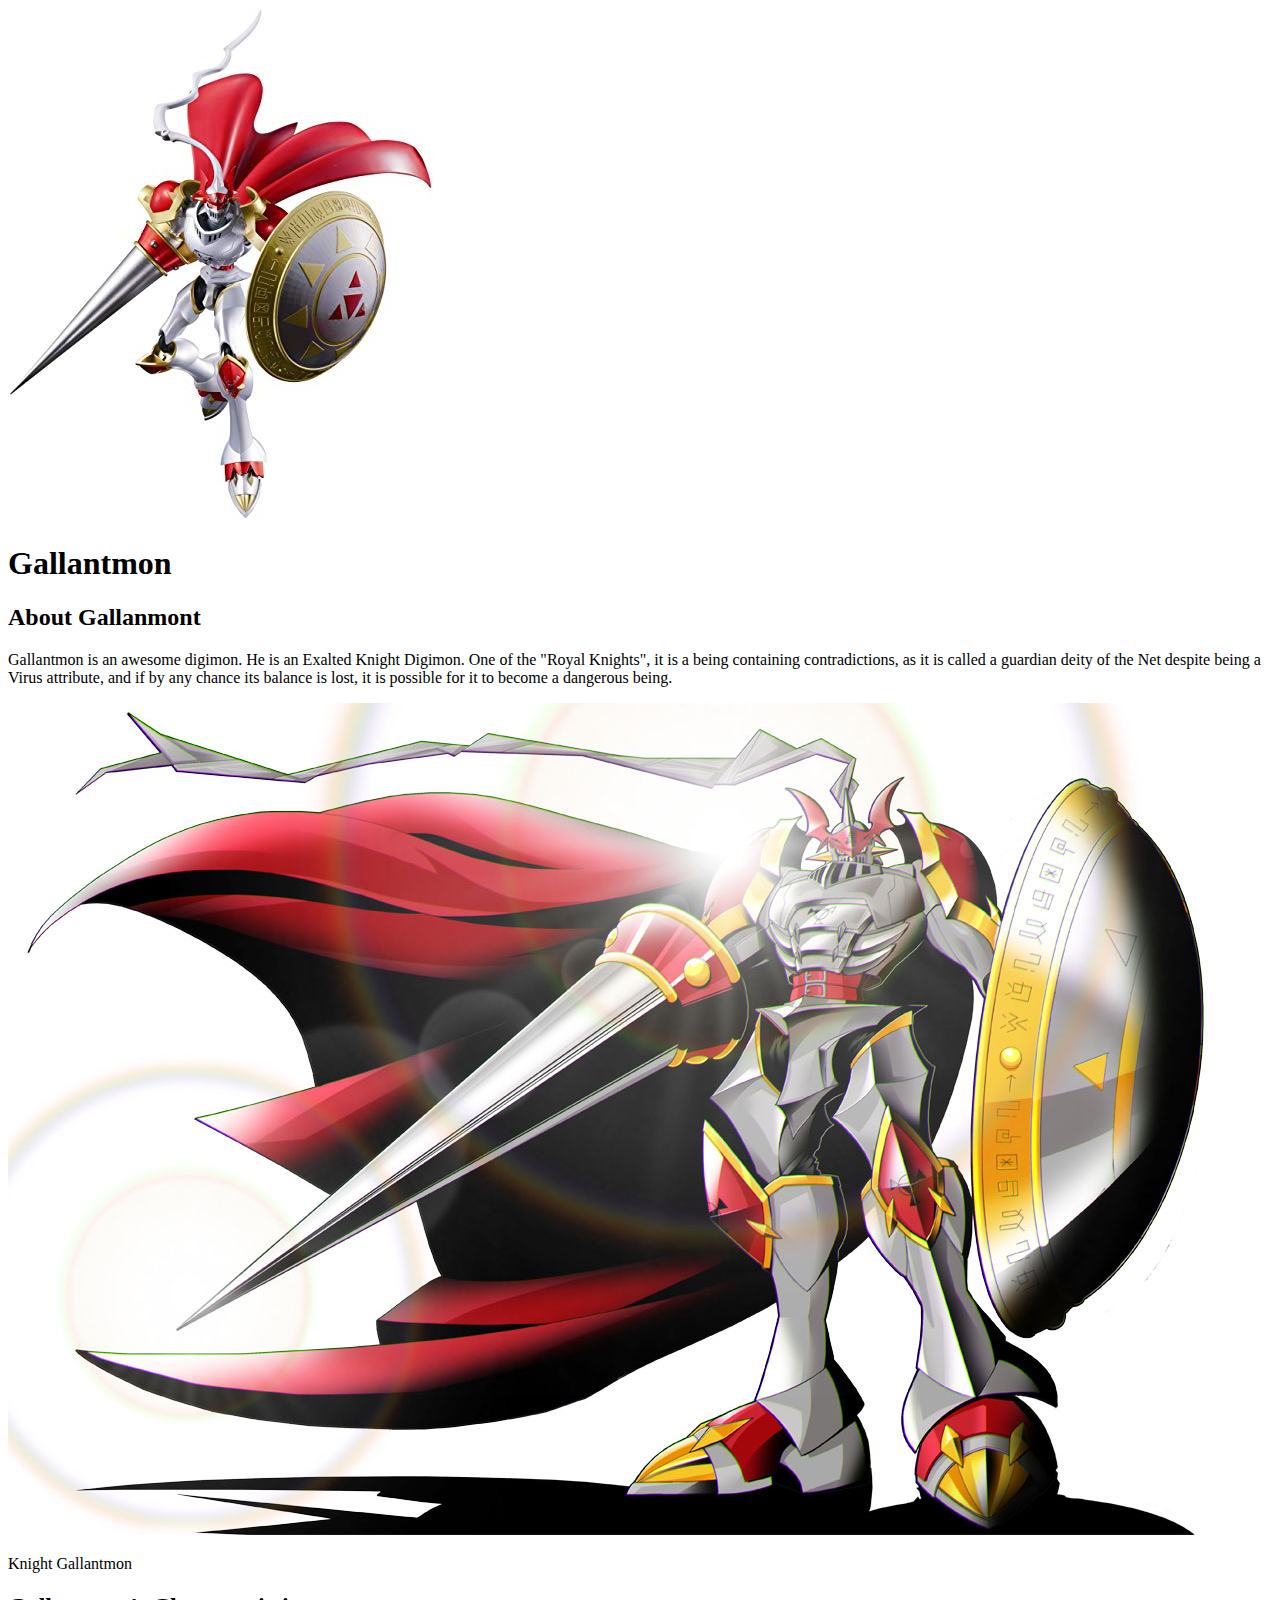
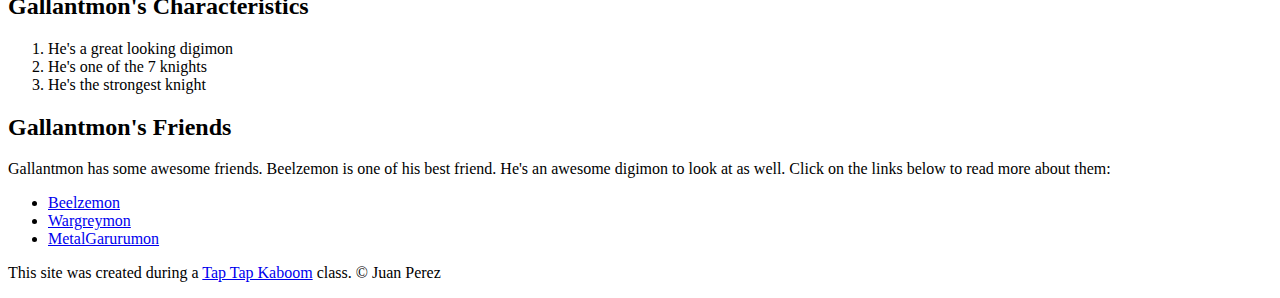
==== index.html @ fe538f51 "Added our character's index.html and a few images" ====
<!DOCTYPE html>
<html>
<head>
	<title>Digimon Master - Gallantmon</title>
	<link rel="icon" href="img/gallantmon1.jpg">
</head>
<body>
	<!-- header element -->
	<header>
		<img src="img/gallantmon1.jpg">
		<h1>Gallantmon</h1>
	</header>

	<!-- main element  -->
	<main>
		<h2>About Gallanmont</h2>
		<p>Gallantmon is an awesome digimon. He is an Exalted Knight Digimon. One of the "Royal Knights", it is a being containing contradictions, as it is called a guardian deity of the Net despite being a Virus attribute, and if by any chance its balance is lost, it is possible for it to become a dangerous being. </p>
		<img src="img/gallantmon2.png">
		<p>Knight Gallantmon</p>
		
		<!-- Characteristics -->
		<h2>Gallantmon's Characteristics</h2>
		<ol>
			<li>He's a great looking digimon</li>
			<li>He's one of the 7 knights</li>
			<li>He's the strongest knight</li>
		</ol>
		<!-- Friends -->
		<h2>Gallantmon's Friends</h2>
		<p>Gallantmon has some awesome friends. Beelzemon is one of his best friend. He's an awesome digimon to look at as well. Click on the links below to read more about them:</p>
		<ul>
			<li><a target="_blank" href="https://digimon.fandom.com/wiki/Beelzemon">Beelzemon</a></li>
			<li><a target="_blank" href="https://digimon.fandom.com/wiki/WarGreymon">Wargreymon</a></li>
			<li><a target="_blank" href="https://digimon.fandom.com/wiki/MetalGarurumon">MetalGarurumon</a></li>
		</ul>

	</main>

	<!-- Footer element -->
	<footer>
		<p>This site was created during a <a href="https://taptapkaboom.com">Tap Tap Kaboom</a> class. &copy; Juan Perez</p>
	</footer>
</body>
</html>
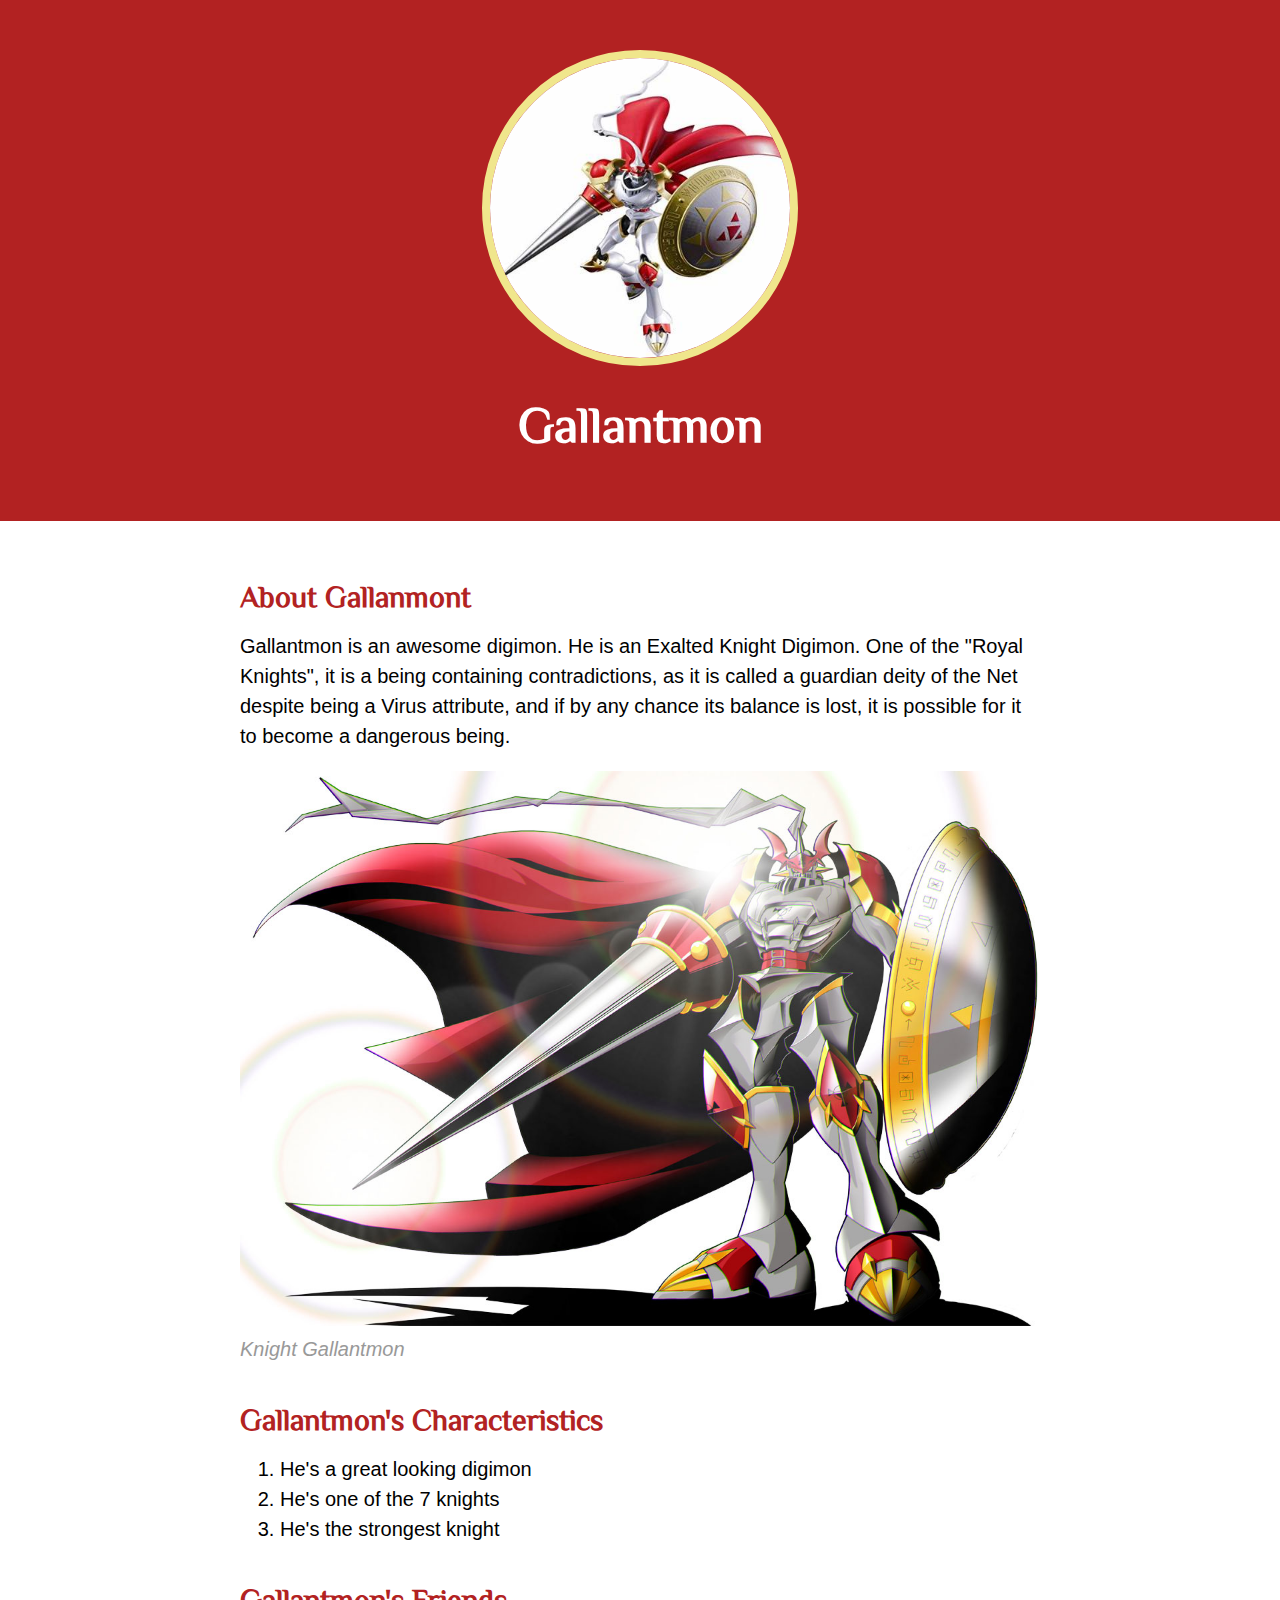
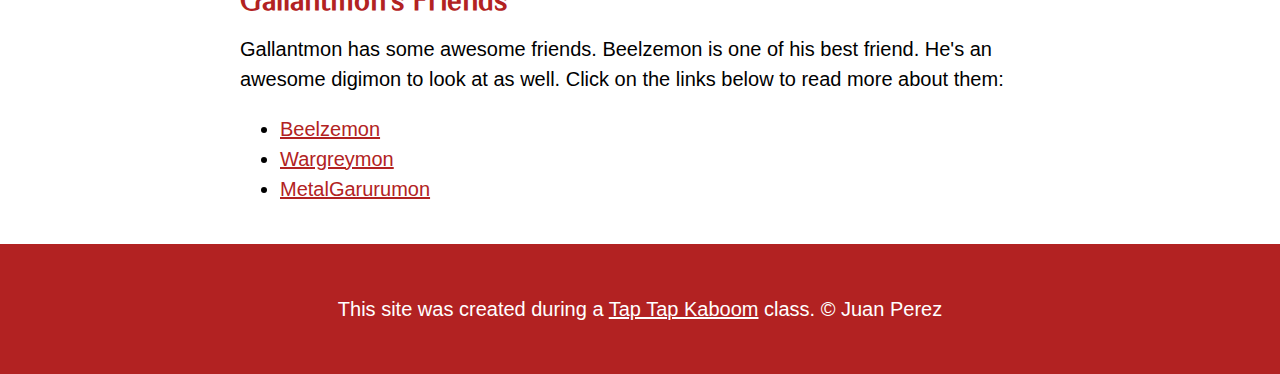
==== commit 251736f1: "Wrote the css for our character's website." ====
--- a/index.html
+++ b/index.html
@@ -3,11 +3,13 @@
 <head>
 	<title>Digimon Master - Gallantmon</title>
 	<link rel="icon" href="img/gallantmon1.jpg">
+	<link href="https://fonts.googleapis.com/css?family=ZCOOL+XiaoWei&display=swap" rel="stylesheet">
+	<link rel="stylesheet" type="text/css" href="css/digimon.css">
 </head>
 <body>
 	<!-- header element -->
 	<header>
-		<img src="img/gallantmon1.jpg">
+		<img src="img/gallantmon2.jpg">
 		<h1>Gallantmon</h1>
 	</header>
 
@@ -16,7 +18,7 @@
 		<h2>About Gallanmont</h2>
 		<p>Gallantmon is an awesome digimon. He is an Exalted Knight Digimon. One of the "Royal Knights", it is a being containing contradictions, as it is called a guardian deity of the Net despite being a Virus attribute, and if by any chance its balance is lost, it is possible for it to become a dangerous being. </p>
 		<img src="img/gallantmon2.png">
-		<p>Knight Gallantmon</p>
+		<p class="caption">Knight Gallantmon</p>
 		
 		<!-- Characteristics -->
 		<h2>Gallantmon's Characteristics</h2>
--- a/css/digimon.css
+++ b/css/digimon.css
@@ -0,0 +1,75 @@
+body{
+	margin: 0;
+	font-family: Helvetica, Arial, sans-serif;
+	font-size: 20px;
+	line-height: 30px;
+}
+
+header{
+	background-color: #B22222;
+	text-align: center;
+	padding-top: 50px;
+	padding-bottom: 50px;
+}
+
+h1, h2 {
+	font-family: 'ZCOOL XiaoWei', serif;
+}
+
+header h1{
+	color: white;
+	font-size: 50px;
+	
+}
+
+header img{
+	border-radius: 158px;
+	width: 300px;
+	border: 8px solid #F0E68C ;
+}
+
+main {
+	max-width: 800px;
+	margin: 0 auto;
+	padding: 20px;
+
+}
+
+main img {
+	max-width: 100%;
+}
+
+h2 {
+	font-size: 30px;
+	color: #B22222;
+	margin: 40px 0 10px;
+}
+
+a{
+	color: #B22222;
+}
+a:hover{
+	color: #483a94;
+}
+
+footer{
+	background-color: #B22222;
+	text-align: center;
+	color: white;
+	padding: 50px;
+
+}
+
+footer p{
+	margin: 0px;
+}
+
+footer a {
+	color: white;
+}
+
+p.caption{
+	color: #999999;
+	font-style: italic;
+	margin-top: 0;
+}